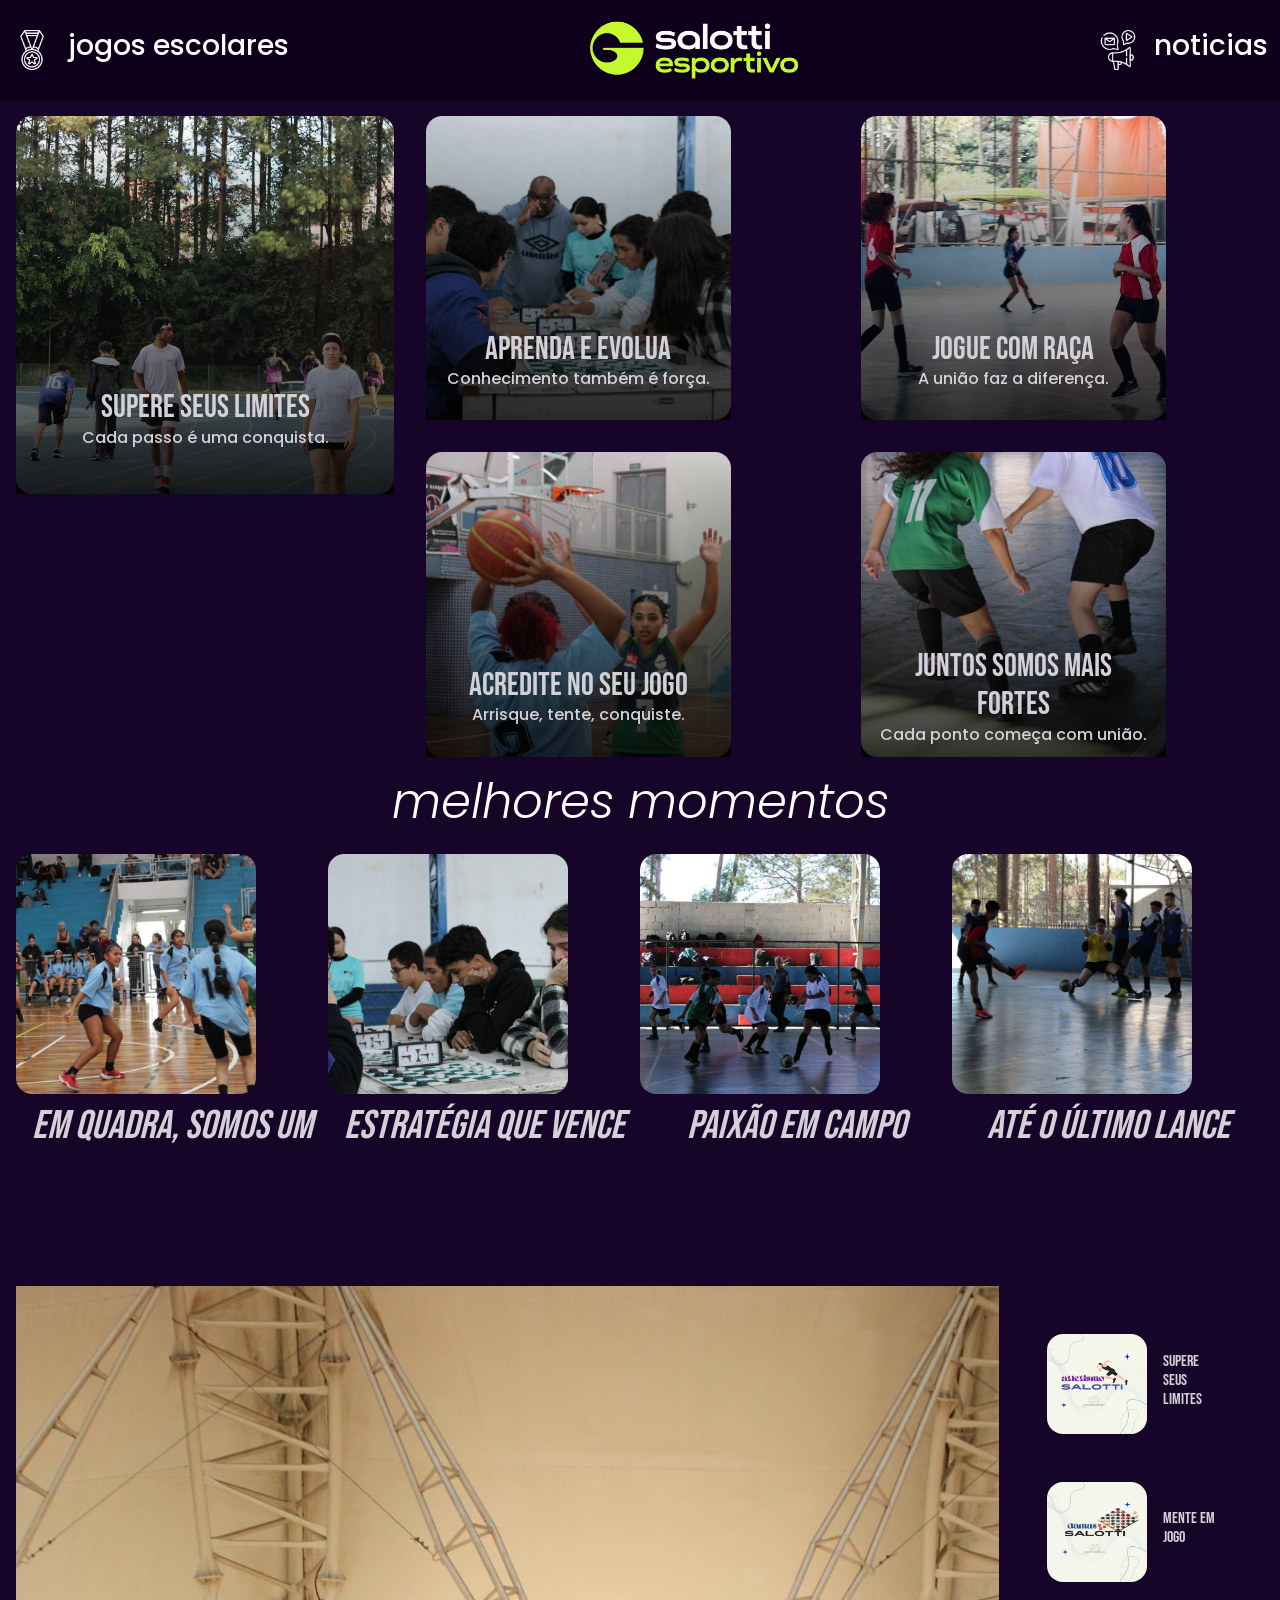
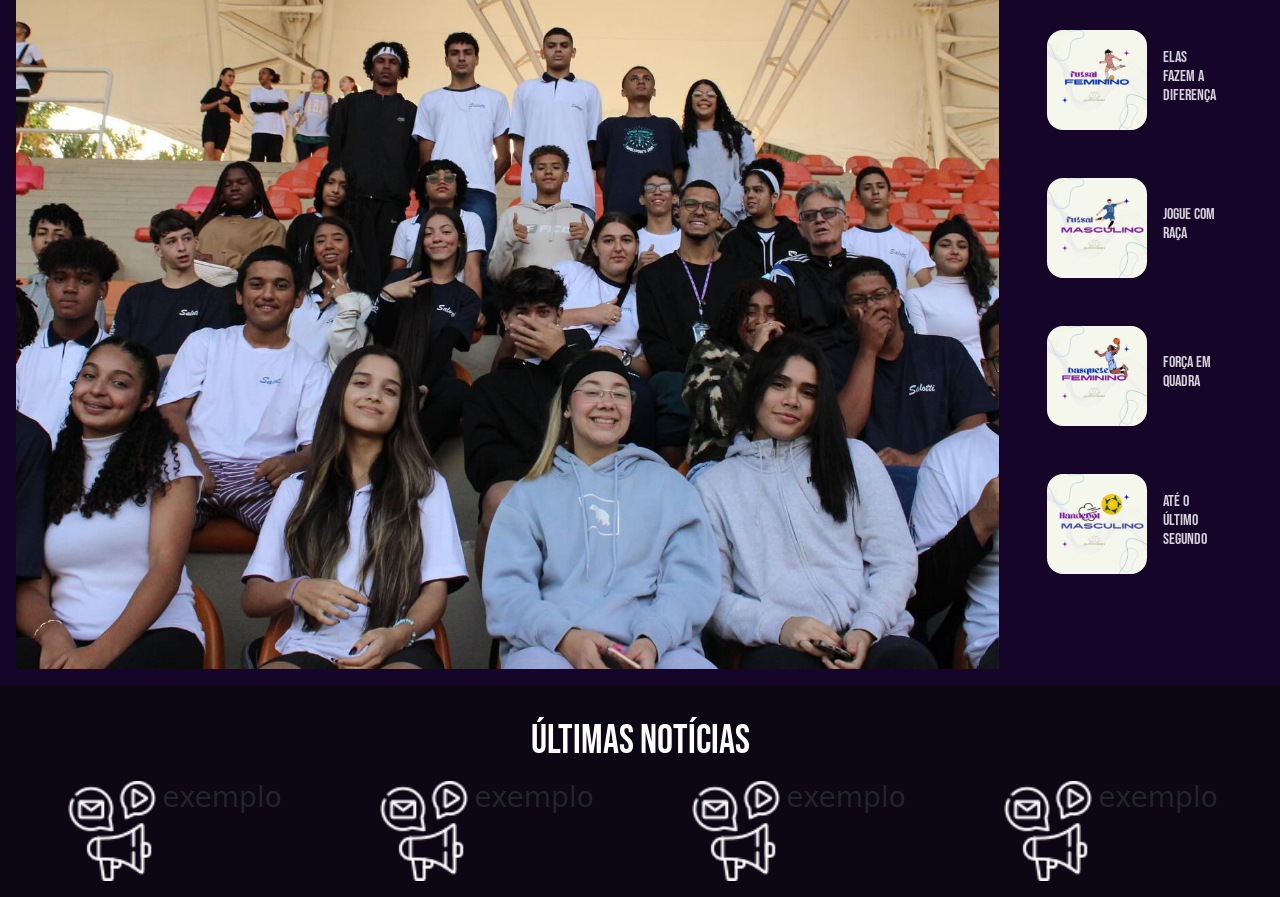
==== index.html @ babc4b91 "Add files via upload" ====
<!doctype html>
<html lang="en">
  <head>
    <meta charset="UTF-8" />
    <meta name="viewport" content="width=device-width, initial-scale=1.0" />
    <title>Salotti Espotiva</title>
    <link rel="stylesheet" href="style.css" />
      <link href="https://cdn.jsdelivr.net/npm/bootstrap@5.3.8/dist/css/bootstrap.min.css" rel="stylesheet" integrity="sha384-sRIl4kxILFvY47J16cr9ZwB07vP4J8+LH7qKQnuqkuIAvNWLzeN8tE5YBujZqJLB" crossorigin="anonymous">
    <link
      href="https://fonts.googleapis.com/css2?family=Anton&family=Bebas+Neue&family=Poppins:wght@400;500;600;700;800&display=swap"
      rel="stylesheet"
    />
  </head>
  <body>
    <header>
      <div class="flex">
        <img src="img/jogos.png" alt="" />
        <h3>jogos escolares</h3>
      </div>
      <img src="img/logo.png" alt="" />
      <div class="flex">
        <img src="img/noticia.png" alt="" />
        <h3>noticias</h3>
      </div>
    </header>

    <main>
      <section class="parte1">
        <div class="container-imagem">
          <img src="img/atlet/inicial.jpg" alt="Imagem de Fundo" />

          <div class="camada-escura"></div>
          <h2 class="texto-por-cima">
            <span>SUPERE SEUS LIMITES</span><br />
            Cada passo é uma conquista.
          </h2>
        </div>
        <div class="fotos">
          <div class="container-imagem">
            <img src="img/dama/inicial.jpg" alt="Imagem de Fundo" />

            <div class="camada-escura"></div>
            <h2 class="texto-por-cima">
              <span>APRENDA E EVOLUA</span><br />
              Conhecimento também é força.
            </h2>
          </div>
          <div class="container-imagem">
            <img src="img/had fem/inicial.jpg" alt="Imagem de Fundo" />

            <div class="camada-escura"></div>
            <h2 class="texto-por-cima">
              <span>JOGUE COM RAÇA</span><br />
              A união faz a diferença.
            </h2>
          </div>
          <div class="container-imagem">
            <img src="img/basc fem/inicial.jpg" alt="Imagem de Fundo" />

            <div class="camada-escura"></div>
            <h2 class="texto-por-cima">
              <span>ACREDITE NO SEU JOGO</span><br />
              Arrisque, tente, conquiste.
            </h2>
          </div>
          <div class="container-imagem">
            <img src="img/fut fem/incial.jpg" alt="Imagem de Fundo" />

            <div class="camada-escura"></div>
            <h2 class="texto-por-cima">
              <span>JUNTOS SOMOS MAIS FORTES</span><br />
              Cada ponto começa com união.
            </h2>
          </div>
        </div>
      </section>
      <h1 class="titulo2">melhores momentos</h1>
      <section >
        <div class="parte2">
        <div class="caixa">
          <img src="img/basc fem/inicial3.jpg" alt="" />
          <h1>EM QUADRA, SOMOS UM</h1>
        </div>
        <div class="caixa">
          <img src="img/dama/inicial3.jpg" alt="" />
          <h1>ESTRATÉGIA QUE VENCE</h1>
        </div>
        <div class="caixa">
          <img src="img/fut fem/inicial3.jpg" alt="" />
          <h1>PAIXÃO EM CAMPO</h1>
        </div>
        <div class="caixa">
          <img src="img/fut masc/inicial3.jpg" alt="" />
          <h1>ATÉ O ÚLTIMO LANCE</h1>
        </div>
        </div>
      </section>
      <section class="parte3">

     <div> 
<div id="carouselExampleSlidesOnly" class="carousel slide" data-bs-ride="carousel" data-bs-interval="2000" data-bs-pause="false">
  <div class="carousel-inner">
    <div class="carousel-item active">
      <img src="img/atlet/inicial2.jpg" class="d-block w-100" alt="...">
    </div>
    <div class="carousel-item">
      <img src="img/basc fem/inicial2.jpg" class="d-block w-100" alt="...">
    </div>
    <div class="carousel-item">
      <img src="img/dama/inicial2.webp" class="d-block w-100" alt="...">
    </div>
    <div class="carousel-item">
      <img src="img/fut fem/inicial2.jpg" class="d-block w-100" alt="...">
    </div>
    <div class="carousel-item">
      <img src="img/fut masc/inicial2.jpg" class="d-block w-100" alt="...">
    </div>
   
    <div class="carousel-item">
      <img src="img/handbol masc/inicial2.jpg" class="d-block w-100" alt="...">
    </div>
  </div>
</div>

</div>

  </div>
</div></div>
<div class="lado">
<div class="esquerda"><div class="icons"><img src="img/atlet/logo.jpg" alt=""><h3>SUPERE SEUS LIMITES</h3></div></div>
<div class="esquerda"><div class="icons"><img src="img/dama/logo.jpg" alt=""><h3>MENTE EM JOGO</h3> </div></div>
<div class="esquerda"><div class="icons"><img src="img/fut fem/logo.jpg" alt=""><h3>ELAS FAZEM A DIFERENÇA</h3> </div></div>
<div class="esquerda"><div class="icons"><img src="img/fut masc/logo.jpg" alt=""><h3>JOGUE COM RAÇA</h3> </div></div>
<div class="esquerda"><div class="icons"><img src="img/had fem/logo.jpg" alt=""><h3>FORÇA EM QUADRA</h3> </div></div>
<div class="esquerda"><div class="icons"><img src="img/handbol masc/logo.jpg" alt=""><h3>ATÉ O ÚLTIMO SEGUNDO</h3> </div></div>
</div>
      </section>
      <section class="parte4">
         <h1>Últimas notícias</h1>
         <div class="flex2">
            <div class="flex2">
                <img src="img/noticia.png" alt=""><h3>exemplo</h3>
            </div>
        <div class="flex2"><img src="img/noticia.png" alt=""><h3>exemplo</h3></div>
    <div class="flex2"><img src="img/noticia.png" alt=""><h3>exemplo</h3></div>
<div class="flex2"><img src="img/noticia.png" alt=""><h3>exemplo</h3></div></div>
      </section>
    </main>

    <footer></footer>
    <script src="https://cdn.jsdelivr.net/npm/bootstrap@5.3.8/dist/js/bootstrap.bundle.min.js" integrity="sha384-FKyoEForCGlyvwx9Hj09JcYn3nv7wiPVlz7YYwJrWVcXK/BmnVDxM+D2scQbITxI" crossorigin="anonymous"></script>
  </body>
</html>
---- style.css ----
:root {
    --verde: #B8FF00;
    --roxo: #170529;
    --roxo-secundario: #25083F;
    --preto: #0D0715;
    --branco: #FFFFFF;
    --cinza: #D4D0D8;
}
*{
    border: 0;
    padding: 0;
    margin: 0;
    box-sizing: border-box;
}
header {
    background-color: #0e001b;
    display: flex;
    justify-content: space-between;
    font-family: "poppins", Helvetica, sans-serif;
}
header IMG {
    height: 100PX;
}
main {
    background-color: #170529;
}
.flex {
    display: flex;
    text-align: center;
    justify-content: center;
    justify-items: center;
    align-items: center;
    color: var(--branco);
    gap: 1rem;
}
.flex img {
    height: 40%;
}


.fotos {
    display: grid;
    grid-template-columns: 1fr 1fr;
}
.parte1 {
    display: flex;
    gap: 0px;
    align-items: flex-start; 
    justify-content: space-between;
}

.container-imagem img {
  width: 100%;
  height: auto;
   object-fit: cover;
margin: auto;
  display: block;
   border-radius: 1rem;
}
.container-imagem {
  position: relative;
  display: inline-block;
  
  width: 100%;
  max-width: 70%; 
  margin: 1rem;
 
  transition: all 0.3s ease;
}
.container-imagem:hover {
    transform: scale(1.1);
    transform: translateY(-5px);
}
.texto-por-cima {
  position: absolute;
  top: 80%;
  left: 50%;
  transform: translate(-50%, -50%); 
  color: var(--cinza); 
  font-family: sans-serif;
  font-size: 1rem;
  margin: 0;
  text-align: center;
  width: 90%; 
  font-family: "poppins", Helvetica, sans-serif;

  span{
  font-family: 'Bebas Neue', sans-serif;
  font-size: 2rem;
  }
}




.camada-escura {
  position: absolute;
  top: 0;
  left: 0;
  width: 100%;
  height: 100%;
  transition: all 0.3s ease;
  background: linear-gradient(to bottom, rgba(0, 0, 0, 0) 0%, rgba(0, 0, 0, 0.8) 100%);
}

.camada-escura:hover {
     background-color: rgba(0, 0, 0, 0.0); 
}




.parte2 {
    grid-template-columns: 1fr 1fr 1fr 1fr;
    display: grid;
    max-width: 100%;
    padding: 1rem;
   
    

  h1{
color:var(--cinza);
  font-family: 'Bebas Neue', sans-serif;
  text-align: center;
  font-style: italic;
  margin-top: 0.5rem;
  }
}
.caixa {
    height: 400px;

}

.parte2 img {
    height: 60%;
    border-radius: 1rem;
    transition: all 0.3s ease;
}
.parte2 img:hover {
    transform: scale(1.1) translateY(-5px);
}
.titulo2 {
      font-family: 'poppins', sans-serif;
    text-align: center;
    color: var(--branco);
    font-weight: 300;
    font-style: italic;
    font-size: 3rem;
}
.parte3 {
    padding: 1rem;
    display: flex;
    
}
.flex2 {
img {
    height: 100px;
}
    display: flex;
    justify-content: space-around;
}
.parte4 {
    padding: 1rem;
    background-color: #0D0715;
}
.parte4 h1 {
      font-family: 'Bebas Neue', sans-serif;
      text-align: center;
      color: var(--branco);
      margin: 1rem auto;
}
.icons {
    display: flex;
    margin: 3rem;
    gap: 1rem;
    align-items: center;
}
.esquerda img {
    height: 100px;
    border-radius: 1rem;

}

.icons h3 {
    font-family: 'Bebas Neue', sans-serif;
    color: var(--cinza);
    font-size: 1rem;
}
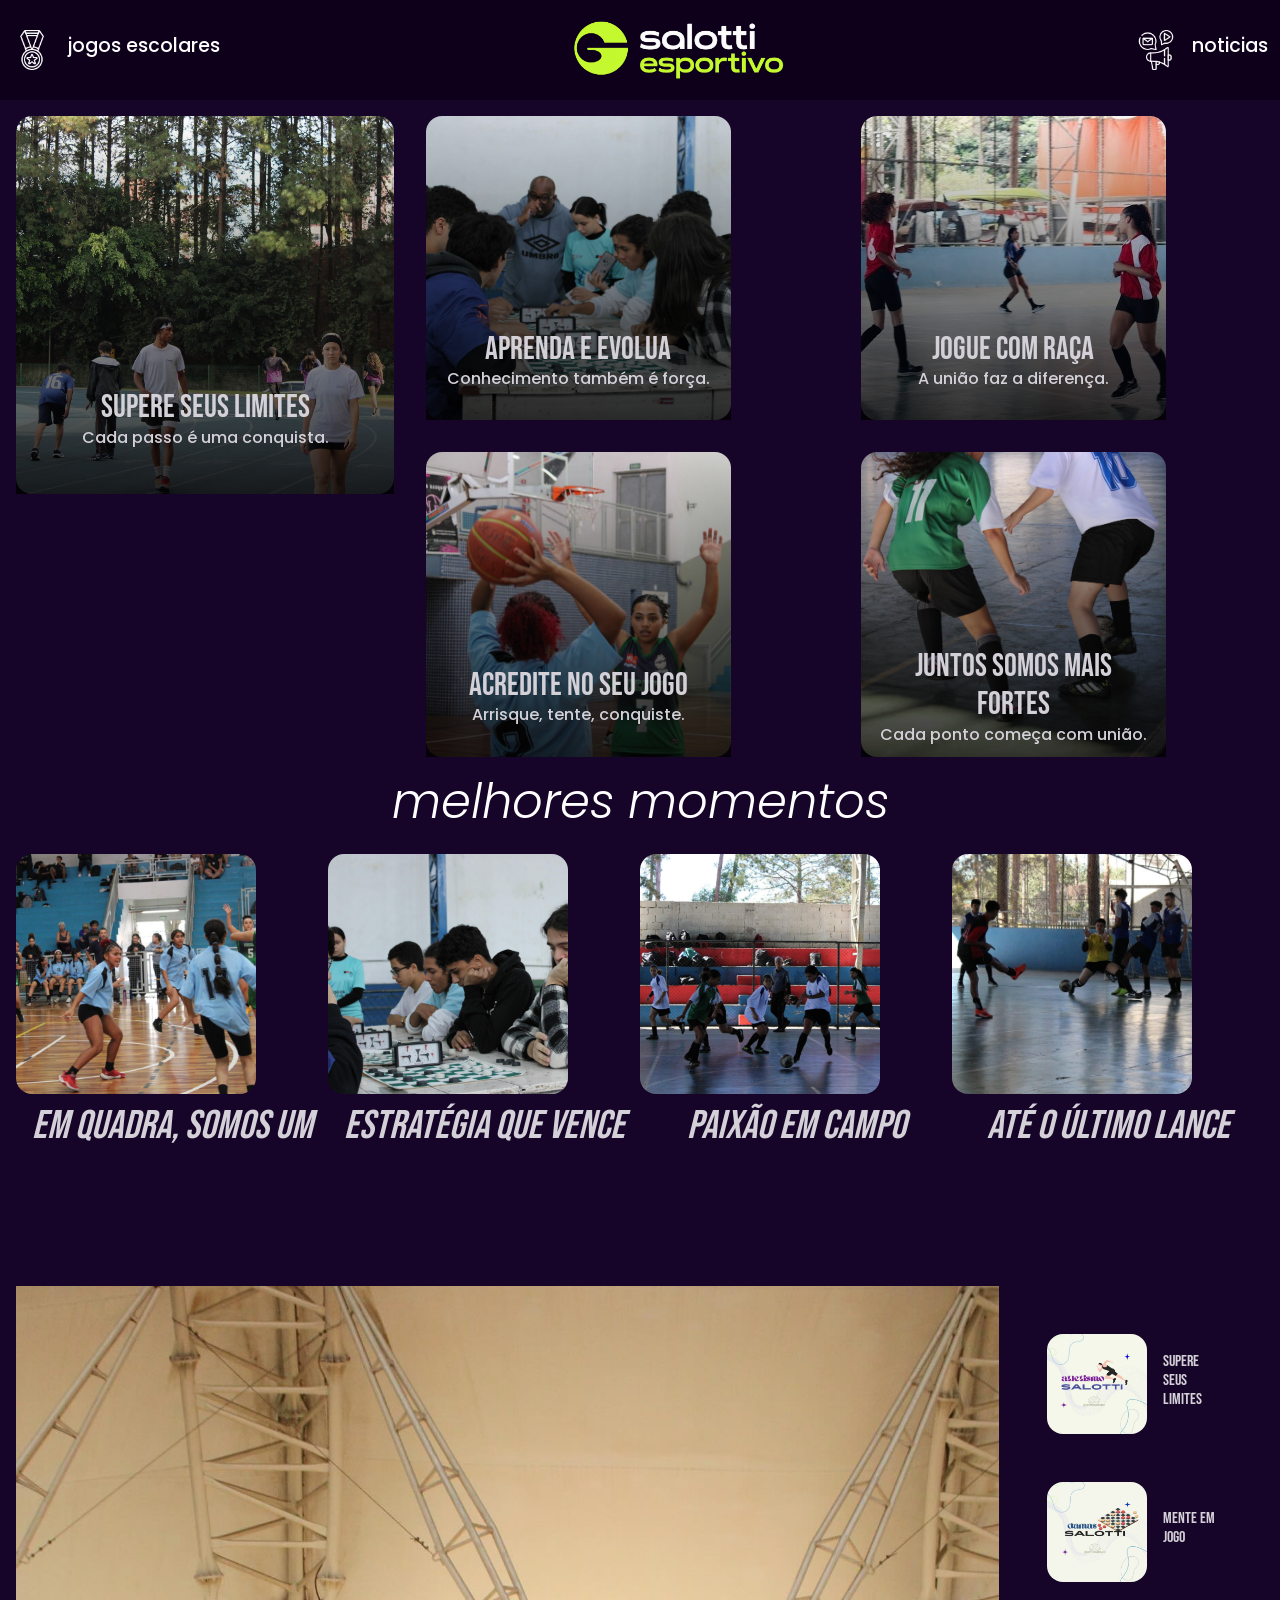
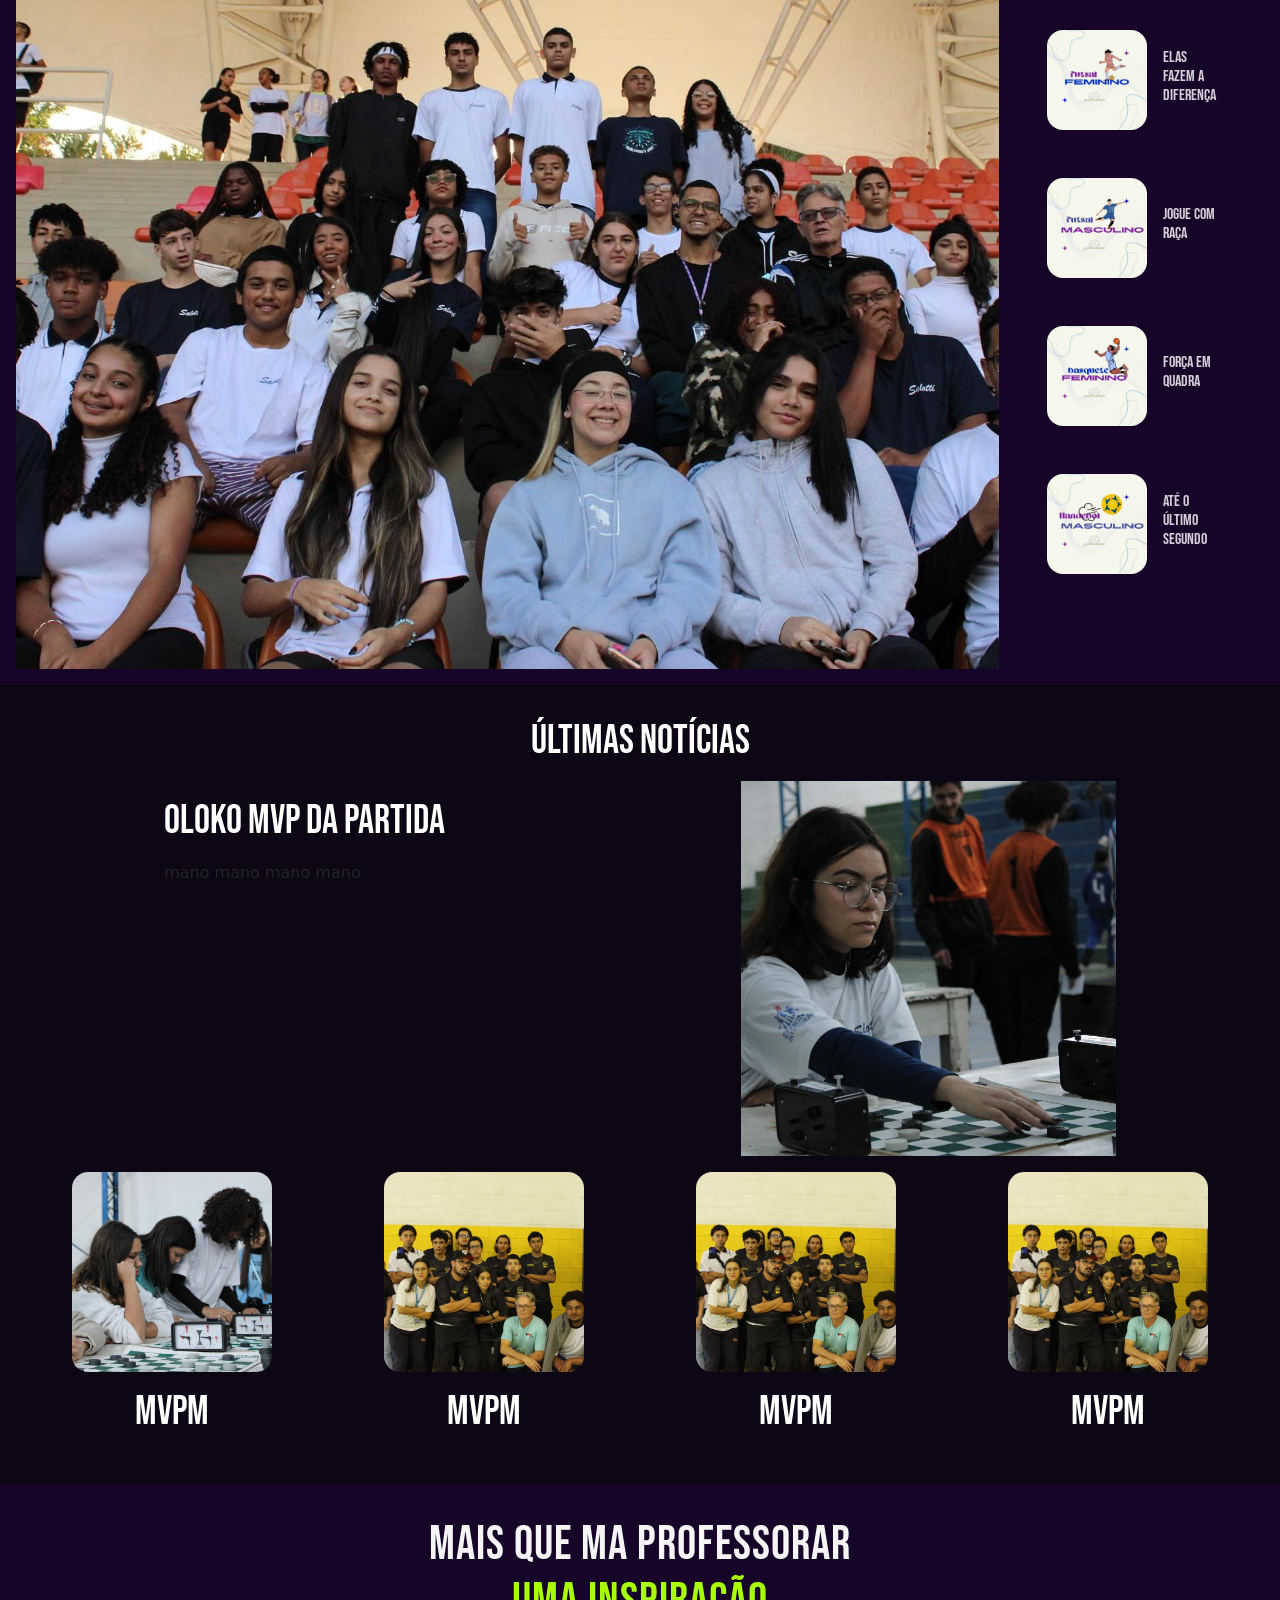
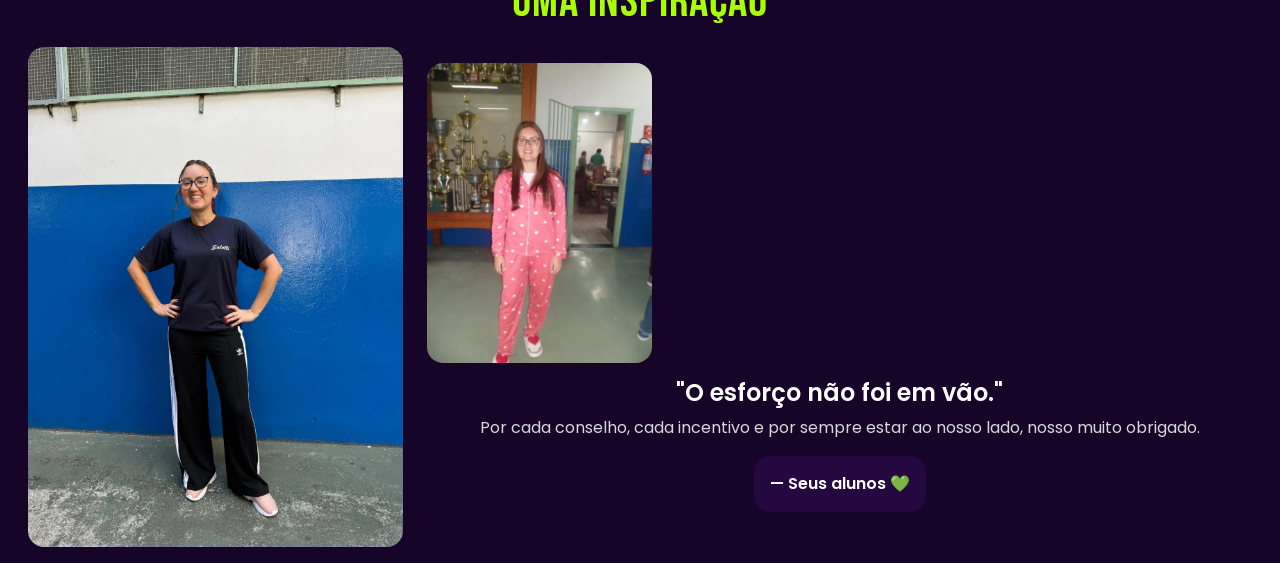
==== commit d6477ec7: "Add files via upload" ====
--- a/index.html
+++ b/index.html
@@ -137,13 +137,53 @@
       </section>
       <section class="parte4">
          <h1>Últimas notícias</h1>
-         <div class="flex2">
-            <div class="flex2">
-                <img src="img/noticia.png" alt=""><h3>exemplo</h3>
+        <div class="flex3">
+          <div><h1>oloko mvp da partida</h1>
+          <p>mano mano mano mano</p></div>
+          <img class="dest" src="img/dama/SaveClip.App_669693748_18579337264022687_4136500990697885107_n.jpg" alt="">
+        </div>
+        <div class="flex2">
+          <div>
+            <img src="img/dama/SaveClip.App_655576236_18077770130118560_1090798025357523314_n.jpg" alt=""> <h1>mvpm</h1>
+          </div>
+           <div>
+            <img src="img/dama/SaveClip.App_654304096_18095747705291868_6926572022814838030_n.jpg.webp" alt=""> <h1>mvpm</h1>
+          </div>
+          
+          <div>
+            <img src="img/dama/SaveClip.App_654304096_18095747705291868_6926572022814838030_n.jpg.webp" alt=""> <h1>mvpm</h1>
+          </div>
+          <div>
+            <img src="img/dama/SaveClip.App_654304096_18095747705291868_6926572022814838030_n.jpg.webp" alt=""> <h1>mvpm</h1>
+          </div>
+
+         
+      
+        </div>
+      </section>
+      <section class="hom">
+
+        <h1>Mais que ma Professorar <br> <span>uma Inspiração</span> </h1>
+
+        <div class="flex4">
+          <img src="img/karen/SaveClip.App_794957893_17901374082581101_2013935131839136756_n.jpg.webp" alt="">
+          <div class="flex6">
+            <div class="flex5" >
+              <img src="img/karen/SaveClip.App_771814768_17898291225581101_1079489485737829411_n.jpg.webp" alt="">
+              <video autoplay loop muted playsinline >
+                <source src="img/karen/SaveClip.App_AQO5w15korK2NnNLuVY7GWIJUz5PHyPofYAKc1NOSFh-w_Zq4QEu0fZOBayXTHpMPMhuatEEoJTGwbwIcjCaOMGGc2i9675pjw9GA8Q.mp4" type="video/mp4">
+                
+              </video>
             </div>
-        <div class="flex2"><img src="img/noticia.png" alt=""><h3>exemplo</h3></div>
-    <div class="flex2"><img src="img/noticia.png" alt=""><h3>exemplo</h3></div>
-<div class="flex2"><img src="img/noticia.png" alt=""><h3>exemplo</h3></div></div>
+           
+            <h4>  "O esforço não foi em vão."   </h4>
+            <p>Por cada conselho, cada incentivo e por sempre estar ao nosso lado, nosso muito obrigado.</p>
+              <button>— Seus alunos 💚 </button>
+            </div>
+            
+        </div>
+        
+
       </section>
     </main>
 
--- a/style.css
+++ b/style.css
@@ -1,97 +1,103 @@
 :root {
-    --verde: #B8FF00;
-    --roxo: #170529;
-    --roxo-secundario: #25083F;
-    --preto: #0D0715;
-    --branco: #FFFFFF;
-    --cinza: #D4D0D8;
-}
-*{
-    border: 0;
-    padding: 0;
-    margin: 0;
-    box-sizing: border-box;
+  --verde: #b8ff00;
+  --roxo: #170529;
+  --roxo-secundario: #25083f;
+  --preto: #0d0715;
+  --branco: #ffffff;
+  --cinza: #d4d0d8;
+}
+* {
+  border: 0;
+  padding: 0;
+  margin: 0;
+  box-sizing: border-box;
 }
 header {
-    background-color: #0e001b;
-    display: flex;
-    justify-content: space-between;
-    font-family: "poppins", Helvetica, sans-serif;
+  background-color: #0e001b;
+  display: flex;
+  justify-content: space-between;
+  font-family: "poppins", Helvetica, sans-serif;
 }
 header IMG {
-    height: 100PX;
+  height: 100px;
 }
 main {
-    background-color: #170529;
+  background-color: #170529;
 }
 .flex {
-    display: flex;
-    text-align: center;
-    justify-content: center;
-    justify-items: center;
-    align-items: center;
-    color: var(--branco);
-    gap: 1rem;
+  display: flex;
+  text-align: center;
+  justify-content: center;
+  justify-items: center;
+  align-items: center;
+  color: var(--branco);
+  gap: 1rem;
+
+  h3 {
+    font-size: 1.2rem;
+  }
 }
 .flex img {
-    height: 40%;
-}
-
-
+  height: 40%;
+}
+.dest {
+  width: 30%;
+}
+.flex3 {
+  display: flex;
+  justify-content: space-around;
+}
 .fotos {
-    display: grid;
-    grid-template-columns: 1fr 1fr;
+  display: grid;
+  grid-template-columns: 1fr 1fr;
 }
 .parte1 {
-    display: flex;
-    gap: 0px;
-    align-items: flex-start; 
-    justify-content: space-between;
+  display: flex;
+  gap: 0px;
+  align-items: flex-start;
+  justify-content: space-between;
 }
 
 .container-imagem img {
   width: 100%;
   height: auto;
-   object-fit: cover;
-margin: auto;
+  object-fit: cover;
+  margin: auto;
   display: block;
-   border-radius: 1rem;
+  border-radius: 1rem;
 }
 .container-imagem {
   position: relative;
   display: inline-block;
-  
+
   width: 100%;
-  max-width: 70%; 
+  max-width: 70%;
   margin: 1rem;
- 
+
   transition: all 0.3s ease;
 }
 .container-imagem:hover {
-    transform: scale(1.1);
-    transform: translateY(-5px);
+  transform: scale(1.1);
+  transform: translateY(-5px);
 }
 .texto-por-cima {
   position: absolute;
   top: 80%;
   left: 50%;
-  transform: translate(-50%, -50%); 
-  color: var(--cinza); 
+  transform: translate(-50%, -50%);
+  color: var(--cinza);
   font-family: sans-serif;
   font-size: 1rem;
   margin: 0;
   text-align: center;
-  width: 90%; 
+  width: 90%;
   font-family: "poppins", Helvetica, sans-serif;
 
-  span{
-  font-family: 'Bebas Neue', sans-serif;
-  font-size: 2rem;
-  }
-}
-
-
-
+  span {
+    font-family: "Bebas Neue", sans-serif;
+    font-size: 2rem;
+  }
+}
 
 .camada-escura {
   position: absolute;
@@ -100,89 +106,152 @@
   width: 100%;
   height: 100%;
   transition: all 0.3s ease;
-  background: linear-gradient(to bottom, rgba(0, 0, 0, 0) 0%, rgba(0, 0, 0, 0.8) 100%);
+  background: linear-gradient(
+    to bottom,
+    rgba(0, 0, 0, 0) 0%,
+    rgba(0, 0, 0, 0.8) 100%
+  );
 }
 
 .camada-escura:hover {
-     background-color: rgba(0, 0, 0, 0.0); 
-}
-
-
-
+  background-color: rgba(0, 0, 0, 0);
+}
 
 .parte2 {
-    grid-template-columns: 1fr 1fr 1fr 1fr;
-    display: grid;
-    max-width: 100%;
-    padding: 1rem;
-   
+  grid-template-columns: 1fr 1fr 1fr 1fr;
+  display: grid;
+  max-width: 100%;
+  padding: 1rem;
+
+  h1 {
+    color: var(--cinza);
+    font-family: "Bebas Neue", sans-serif;
+    text-align: center;
+    font-style: italic;
+    margin-top: 0.5rem;
+  }
+}
+.caixa {
+  height: 400px;
+}
+
+.parte2 img {
+  height: 60%;
+  border-radius: 1rem;
+  transition: all 0.3s ease;
+}
+.parte2 img:hover {
+  transform: scale(1.1) translateY(-5px);
+}
+.titulo2 {
+  font-family: "poppins", sans-serif;
+  text-align: center;
+  color: var(--branco);
+  font-weight: 300;
+  font-style: italic;
+  font-size: 3rem;
+}
+.parte3 {
+  padding: 1rem;
+  display: flex;
+}
+.flex2 {
+  margin: 1rem auto;
+  img {
+    height: 200px;
+    border-radius: 1rem;
+  }
+  display: flex;
+  justify-content: space-around;
+}
+.parte4 {
+  padding: 1rem;
+  background-color: #0d0715;
+}
+.parte4 h1 {
+  font-family: "Bebas Neue", sans-serif;
+  text-align: center;
+  color: var(--branco);
+  margin: 1rem auto;
+}
+.icons {
+  display: flex;
+  margin: 3rem;
+  gap: 1rem;
+  align-items: center;
+}
+.esquerda img {
+  height: 100px;
+  border-radius: 1rem;
+}
+
+.icons h3 {
+  font-family: "Bebas Neue", sans-serif;
+  color: var(--cinza);
+  font-size: 1rem;
+}
+.hom {
+  padding: 1rem;
+  text-align: center;
+  img {
+    height: 500px;
+    border-radius: 1rem;
+  }
+  h1 {
+    margin: 1rem auto;
+    font-family: "Bebas Neue", sans-serif;
+    color: #f5f5f5;
+    font-size: 48px;
+    letter-spacing: 1px;
+  }
+  span {
+       color: #A8FF00;
+  }
+  h4 {
+        font-family: 'Poppins', sans-serif;
+    color: #FFFFFF;
+    font-size: 24px;
+    font-weight: 600;
+  }
+   p{
+      font-family: 'Poppins', sans-serif;
+    color: #D8D8D8;
+    font-size: 16px;
+    font-weight: 400;
+  }
+}
+.flex4 {
+  justify-content: space-around;
+  display: flex;
+}
+.flex5 {
+  display: flex;
+  justify-content: space-around;
+  margin: 1rem auto;
+  img {
+    height: 300px;
+    border-radius: 1rem;
+  }
+
+  video {
+    height: 300px;
+    border-radius: 1rem;
+  }
+  h4 {
+    margin: 1rem auto;
     
-
-  h1{
-color:var(--cinza);
-  font-family: 'Bebas Neue', sans-serif;
-  text-align: center;
-  font-style: italic;
-  margin-top: 0.5rem;
-  }
-}
-.caixa {
-    height: 400px;
-
-}
-
-.parte2 img {
-    height: 60%;
-    border-radius: 1rem;
-    transition: all 0.3s ease;
-}
-.parte2 img:hover {
-    transform: scale(1.1) translateY(-5px);
-}
-.titulo2 {
-      font-family: 'poppins', sans-serif;
-    text-align: center;
-    color: var(--branco);
-    font-weight: 300;
-    font-style: italic;
-    font-size: 3rem;
-}
-.parte3 {
-    padding: 1rem;
-    display: flex;
-    
-}
-.flex2 {
-img {
-    height: 100px;
-}
-    display: flex;
-    justify-content: space-around;
-}
-.parte4 {
-    padding: 1rem;
-    background-color: #0D0715;
-}
-.parte4 h1 {
-      font-family: 'Bebas Neue', sans-serif;
-      text-align: center;
-      color: var(--branco);
-      margin: 1rem auto;
-}
-.icons {
-    display: flex;
-    margin: 3rem;
-    gap: 1rem;
-    align-items: center;
-}
-.esquerda img {
-    height: 100px;
-    border-radius: 1rem;
-
-}
-
-.icons h3 {
-    font-family: 'Bebas Neue', sans-serif;
-    color: var(--cinza);
-    font-size: 1rem;
-}+  }
+
+ 
+  
+}
+.flex6 button {
+  background-color: #25083f;
+  padding: 1rem;
+  border-radius: 1rem;
+  color: white;
+   font-family: 'Poppins', sans-serif;
+    color: #FFFFFF;
+    font-size: 16px;
+    font-weight: 600;
+}
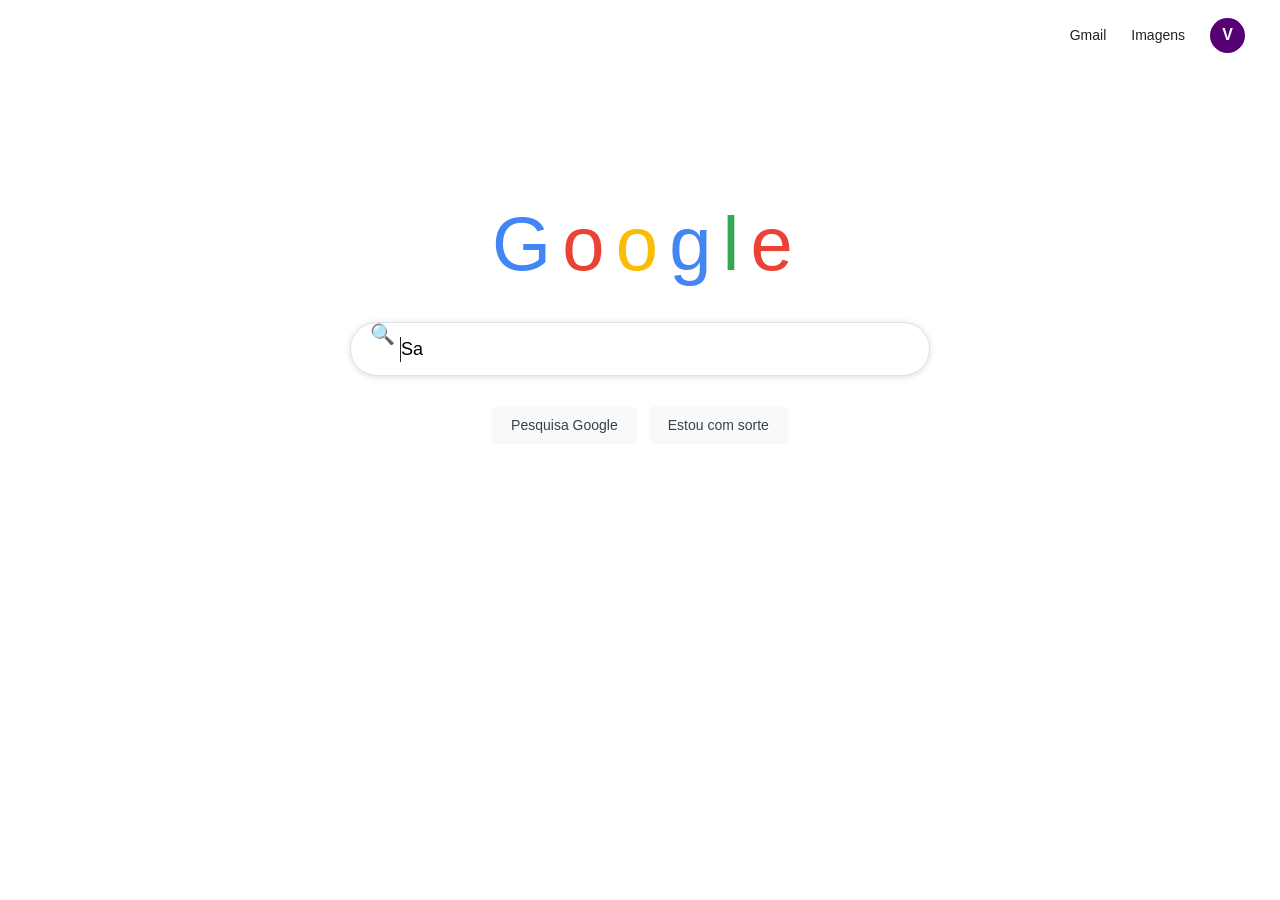
==== commit 4d2a1dbe: "v1" ====
--- a/index.html
+++ b/index.html
@@ -1,193 +1,613 @@
-<!doctype html>
-<html lang="en">
-  <head>
-    <meta charset="UTF-8" />
-    <meta name="viewport" content="width=device-width, initial-scale=1.0" />
-    <title>Salotti Espotiva</title>
-    <link rel="stylesheet" href="style.css" />
-      <link href="https://cdn.jsdelivr.net/npm/bootstrap@5.3.8/dist/css/bootstrap.min.css" rel="stylesheet" integrity="sha384-sRIl4kxILFvY47J16cr9ZwB07vP4J8+LH7qKQnuqkuIAvNWLzeN8tE5YBujZqJLB" crossorigin="anonymous">
-    <link
-      href="https://fonts.googleapis.com/css2?family=Anton&family=Bebas+Neue&family=Poppins:wght@400;500;600;700;800&display=swap"
-      rel="stylesheet"
-    />
-  </head>
-  <body>
-    <header>
-      <div class="flex">
-        <img src="img/jogos.png" alt="" />
-        <h3>jogos escolares</h3>
-      </div>
-      <img src="img/logo.png" alt="" />
-      <div class="flex">
-        <img src="img/noticia.png" alt="" />
-        <h3>noticias</h3>
-      </div>
-    </header>
-
-    <main>
-      <section class="parte1">
-        <div class="container-imagem">
-          <img src="img/atlet/inicial.jpg" alt="Imagem de Fundo" />
-
-          <div class="camada-escura"></div>
-          <h2 class="texto-por-cima">
-            <span>SUPERE SEUS LIMITES</span><br />
-            Cada passo é uma conquista.
-          </h2>
-        </div>
-        <div class="fotos">
-          <div class="container-imagem">
-            <img src="img/dama/inicial.jpg" alt="Imagem de Fundo" />
-
-            <div class="camada-escura"></div>
-            <h2 class="texto-por-cima">
-              <span>APRENDA E EVOLUA</span><br />
-              Conhecimento também é força.
-            </h2>
-          </div>
-          <div class="container-imagem">
-            <img src="img/had fem/inicial.jpg" alt="Imagem de Fundo" />
-
-            <div class="camada-escura"></div>
-            <h2 class="texto-por-cima">
-              <span>JOGUE COM RAÇA</span><br />
-              A união faz a diferença.
-            </h2>
-          </div>
-          <div class="container-imagem">
-            <img src="img/basc fem/inicial.jpg" alt="Imagem de Fundo" />
-
-            <div class="camada-escura"></div>
-            <h2 class="texto-por-cima">
-              <span>ACREDITE NO SEU JOGO</span><br />
-              Arrisque, tente, conquiste.
-            </h2>
-          </div>
-          <div class="container-imagem">
-            <img src="img/fut fem/incial.jpg" alt="Imagem de Fundo" />
-
-            <div class="camada-escura"></div>
-            <h2 class="texto-por-cima">
-              <span>JUNTOS SOMOS MAIS FORTES</span><br />
-              Cada ponto começa com união.
-            </h2>
-          </div>
-        </div>
-      </section>
-      <h1 class="titulo2">melhores momentos</h1>
-      <section >
-        <div class="parte2">
-        <div class="caixa">
-          <img src="img/basc fem/inicial3.jpg" alt="" />
-          <h1>EM QUADRA, SOMOS UM</h1>
-        </div>
-        <div class="caixa">
-          <img src="img/dama/inicial3.jpg" alt="" />
-          <h1>ESTRATÉGIA QUE VENCE</h1>
-        </div>
-        <div class="caixa">
-          <img src="img/fut fem/inicial3.jpg" alt="" />
-          <h1>PAIXÃO EM CAMPO</h1>
-        </div>
-        <div class="caixa">
-          <img src="img/fut masc/inicial3.jpg" alt="" />
-          <h1>ATÉ O ÚLTIMO LANCE</h1>
-        </div>
-        </div>
-      </section>
-      <section class="parte3">
-
-     <div> 
-<div id="carouselExampleSlidesOnly" class="carousel slide" data-bs-ride="carousel" data-bs-interval="2000" data-bs-pause="false">
-  <div class="carousel-inner">
-    <div class="carousel-item active">
-      <img src="img/atlet/inicial2.jpg" class="d-block w-100" alt="...">
+<!DOCTYPE html>
+<html lang="pt-BR">
+
+<head>
+    <meta charset="UTF-8">
+    <meta name="viewport" content="width=device-width, initial-scale=1.0">
+
+    <title>Pesquisa</title>
+
+    <style>
+        * {
+            margin: 0;
+            padding: 0;
+            box-sizing: border-box;
+        }
+
+        body {
+            font-family: Arial, sans-serif;
+            background: #fff;
+            color: #202124;
+            min-height: 100vh;
+            overflow-x: hidden;
+        }
+
+        /* =========================
+           TELA DE PESQUISA
+        ========================= */
+
+        .pagina-pesquisa {
+            min-height: 100vh;
+            display: flex;
+            flex-direction: column;
+        }
+
+        /* TOPO */
+
+        header {
+            height: 70px;
+            display: flex;
+            align-items: center;
+            justify-content: flex-end;
+            padding: 0 35px;
+            gap: 25px;
+        }
+
+        header a {
+            color: #202124;
+            text-decoration: none;
+            font-size: 14px;
+        }
+
+        header a:hover {
+            text-decoration: underline;
+        }
+
+        .avatar {
+            width: 35px;
+            height: 35px;
+            border-radius: 50%;
+            background: #560075;
+            color: white;
+
+            display: flex;
+            align-items: center;
+            justify-content: center;
+
+            font-weight: bold;
+        }
+
+        /* CENTRO */
+
+        .centro {
+            flex: 1;
+
+            display: flex;
+            flex-direction: column;
+            align-items: center;
+
+            padding-top: 130px;
+        }
+
+        .logo-pesquisa {
+            font-size: 76px;
+            font-weight: 500;
+            letter-spacing: -5px;
+
+            margin-bottom: 35px;
+        }
+
+        .logo-pesquisa span:nth-child(1) {
+            color: #4285f4;
+        }
+
+        .logo-pesquisa span:nth-child(2) {
+            color: #ea4335;
+        }
+
+        .logo-pesquisa span:nth-child(3) {
+            color: #fbbc05;
+        }
+
+        .logo-pesquisa span:nth-child(4) {
+            color: #4285f4;
+        }
+
+        .logo-pesquisa span:nth-child(5) {
+            color: #34a853;
+        }
+
+        .logo-pesquisa span:nth-child(6) {
+            color: #ea4335;
+        }
+
+        /* BARRA */
+
+        .area-pesquisa {
+            width: min(580px, 90%);
+            position: relative;
+        }
+
+        .barra-pesquisa {
+            width: 100%;
+            height: 54px;
+
+            border: 1px solid #dfe1e5;
+            border-radius: 30px;
+
+            display: flex;
+            align-items: center;
+
+            padding: 0 50px;
+
+            font-size: 18px;
+
+            box-shadow: 0 1px 6px rgba(32, 33, 36, 0.15);
+
+            outline: none;
+        }
+
+        .barra-pesquisa:focus {
+            box-shadow: 0 1px 8px rgba(32, 33, 36, 0.25);
+        }
+
+        .icone-pesquisa {
+            position: absolute;
+            left: 20px;
+
+            font-size: 20px;
+            color: #9aa0a6;
+        }
+
+        .cursor {
+            position: absolute;
+            width: 1px;
+            height: 25px;
+
+            background: #202124;
+
+            left: 50px;
+            top: 15px;
+
+            animation: piscar 0.8s infinite;
+        }
+
+        @keyframes piscar {
+
+            0%,
+            45% {
+                opacity: 1;
+            }
+
+            46%,
+            100% {
+                opacity: 0;
+            }
+        }
+
+        /* BOTÕES */
+
+        .botoes {
+            display: flex;
+            gap: 12px;
+            margin-top: 30px;
+        }
+
+        .botoes button {
+            border: 1px solid #f8f9fa;
+            background: #f8f9fa;
+
+            padding: 10px 18px;
+
+            border-radius: 5px;
+
+            color: #3c4043;
+            font-size: 14px;
+
+            cursor: pointer;
+        }
+
+        .botoes button:hover {
+            border-color: #dadce0;
+            box-shadow: 0 1px 1px rgba(0, 0, 0, .1);
+        }
+
+
+        /* =========================
+           RESULTADOS
+        ========================= */
+
+        .resultados {
+            display: none;
+
+            width: min(800px, 90%);
+
+            margin: 45px auto;
+
+            animation: aparecer 0.5s ease;
+        }
+
+        .resultado-topo {
+            font-size: 13px;
+            color: #70757a;
+
+            margin-bottom: 25px;
+        }
+
+        .resultado {
+            padding: 15px 0;
+
+            cursor: pointer;
+
+            border-radius: 8px;
+
+            transition: 0.2s;
+        }
+
+        .resultado:hover {
+            background: #f8f9fa;
+            padding-left: 12px;
+        }
+
+        .endereco {
+            font-size: 14px;
+            color: #202124;
+            margin-bottom: 5px;
+        }
+
+        .titulo-resultado {
+            font-size: 21px;
+            color: #1a0dab;
+
+            margin-bottom: 8px;
+        }
+
+        .descricao {
+            color: #4d5156;
+            font-size: 14px;
+            line-height: 1.6;
+
+            max-width: 650px;
+        }
+
+        .linha {
+            height: 1px;
+            background: #eee;
+
+            margin: 10px 0;
+        }
+
+        /* =========================
+           TRANSIÇÃO
+        ========================= */
+
+        .transicao {
+            position: fixed;
+            inset: 0;
+
+            background: #18001f;
+
+            z-index: 999;
+
+            opacity: 0;
+            pointer-events: none;
+
+            display: flex;
+            align-items: center;
+            justify-content: center;
+
+            transition: opacity 0.8s ease;
+        }
+
+        .transicao.ativa {
+            opacity: 1;
+            pointer-events: all;
+        }
+
+        .texto-transicao {
+            color: white;
+
+            font-size: 30px;
+            font-weight: bold;
+
+            opacity: 0;
+            transform: translateY(20px);
+
+            transition: 0.6s;
+        }
+
+        .transicao.ativa .texto-transicao {
+            opacity: 1;
+            transform: translateY(0);
+        }
+
+        .texto-transicao span {
+            color: #a8ff00;
+        }
+
+
+        /* =========================
+           ANIMAÇÕES
+        ========================= */
+
+        @keyframes aparecer {
+            from {
+                opacity: 0;
+                transform: translateY(15px);
+            }
+
+            to {
+                opacity: 1;
+                transform: translateY(0);
+            }
+        }
+
+
+        /* =========================
+           RESPONSIVO
+        ========================= */
+
+        @media (max-width: 600px) {
+
+            .centro {
+                padding-top: 100px;
+            }
+
+            .logo-pesquisa {
+                font-size: 55px;
+            }
+
+            .botoes {
+                flex-direction: column;
+            }
+
+            .titulo-resultado {
+                font-size: 18px;
+            }
+
+        }
+    </style>
+</head>
+
+
+<body>
+
+    <div class="pagina-pesquisa">
+
+        <!-- TOPO -->
+
+        <header>
+
+            <a href="#">Gmail</a>
+            <a href="#">Imagens</a>
+
+            <div class="avatar">
+                V
+            </div>
+
+        </header>
+
+
+        <!-- CENTRO -->
+
+        <main>
+
+            <section class="centro">
+
+                <div class="logo-pesquisa">
+
+                    <span>G</span>
+                    <span>o</span>
+                    <span>o</span>
+                    <span>g</span>
+                    <span>l</span>
+                    <span>e</span>
+
+                </div>
+
+
+                <div class="area-pesquisa">
+
+                    <span class="icone-pesquisa">
+                        🔍
+                    </span>
+
+                    <input
+                        type="text"
+                        class="barra-pesquisa"
+                        id="barraPesquisa"
+                        autocomplete="off"
+                        readonly
+                    >
+
+                    <span class="cursor" id="cursor"></span>
+
+                </div>
+
+
+                <div class="botoes">
+
+                    <button id="botaoPesquisar">
+                        Pesquisa Google
+                    </button>
+
+                    <button>
+                        Estou com sorte
+                    </button>
+
+                </div>
+
+            </section>
+
+
+            <!-- RESULTADOS -->
+
+            <section class="resultados" id="resultados">
+
+                <p class="resultado-topo">
+                    Aproximadamente 1 resultado
+                </p>
+
+
+                <div
+                    class="resultado"
+                    id="resultadoPrincipal"
+                >
+
+                    <p class="endereco">
+                        salotti-esportivo
+                    </p>
+
+                    <h2 class="titulo-resultado">
+                        Salotti Esportivo
+                    </h2>
+
+                    <p class="descricao">
+                        Esporte, união e conhecimento.
+                        Conheça os jogos escolares,
+                        entrevistas, histórias e momentos
+                        que fazem parte do esporte na nossa escola.
+                    </p>
+
+                </div>
+
+
+                <div class="linha"></div>
+
+
+                <div class="resultado">
+
+                    <p class="endereco">
+                        salotti-esportivo
+                    </p>
+
+                    <h2 class="titulo-resultado">
+                        Jogos Escolares
+                    </h2>
+
+                    <p class="descricao">
+                        Competições, equipes, dedicação
+                        e os momentos que marcaram
+                        nossos jogos.
+                    </p>
+
+                </div>
+
+            </section>
+
+        </main>
+
     </div>
-    <div class="carousel-item">
-      <img src="img/basc fem/inicial2.jpg" class="d-block w-100" alt="...">
+
+
+    <!-- TRANSIÇÃO -->
+
+    <div class="transicao" id="transicao">
+
+        <p class="texto-transicao">
+            Bem-vindo ao <span>Salotti Esportivo</span>
+        </p>
+
     </div>
-    <div class="carousel-item">
-      <img src="img/dama/inicial2.webp" class="d-block w-100" alt="...">
-    </div>
-    <div class="carousel-item">
-      <img src="img/fut fem/inicial2.jpg" class="d-block w-100" alt="...">
-    </div>
-    <div class="carousel-item">
-      <img src="img/fut masc/inicial2.jpg" class="d-block w-100" alt="...">
-    </div>
-   
-    <div class="carousel-item">
-      <img src="img/handbol masc/inicial2.jpg" class="d-block w-100" alt="...">
-    </div>
-  </div>
-</div>
-
-</div>
-
-  </div>
-</div></div>
-<div class="lado">
-<div class="esquerda"><div class="icons"><img src="img/atlet/logo.jpg" alt=""><h3>SUPERE SEUS LIMITES</h3></div></div>
-<div class="esquerda"><div class="icons"><img src="img/dama/logo.jpg" alt=""><h3>MENTE EM JOGO</h3> </div></div>
-<div class="esquerda"><div class="icons"><img src="img/fut fem/logo.jpg" alt=""><h3>ELAS FAZEM A DIFERENÇA</h3> </div></div>
-<div class="esquerda"><div class="icons"><img src="img/fut masc/logo.jpg" alt=""><h3>JOGUE COM RAÇA</h3> </div></div>
-<div class="esquerda"><div class="icons"><img src="img/had fem/logo.jpg" alt=""><h3>FORÇA EM QUADRA</h3> </div></div>
-<div class="esquerda"><div class="icons"><img src="img/handbol masc/logo.jpg" alt=""><h3>ATÉ O ÚLTIMO SEGUNDO</h3> </div></div>
-</div>
-      </section>
-      <section class="parte4">
-         <h1>Últimas notícias</h1>
-        <div class="flex3">
-          <div><h1>oloko mvp da partida</h1>
-          <p>mano mano mano mano</p></div>
-          <img class="dest" src="img/dama/SaveClip.App_669693748_18579337264022687_4136500990697885107_n.jpg" alt="">
-        </div>
-        <div class="flex2">
-          <div>
-            <img src="img/dama/SaveClip.App_655576236_18077770130118560_1090798025357523314_n.jpg" alt=""> <h1>mvpm</h1>
-          </div>
-           <div>
-            <img src="img/dama/SaveClip.App_654304096_18095747705291868_6926572022814838030_n.jpg.webp" alt=""> <h1>mvpm</h1>
-          </div>
-          
-          <div>
-            <img src="img/dama/SaveClip.App_654304096_18095747705291868_6926572022814838030_n.jpg.webp" alt=""> <h1>mvpm</h1>
-          </div>
-          <div>
-            <img src="img/dama/SaveClip.App_654304096_18095747705291868_6926572022814838030_n.jpg.webp" alt=""> <h1>mvpm</h1>
-          </div>
-
-         
-      
-        </div>
-      </section>
-      <section class="hom">
-
-        <h1>Mais que ma Professorar <br> <span>uma Inspiração</span> </h1>
-
-        <div class="flex4">
-          <img src="img/karen/SaveClip.App_794957893_17901374082581101_2013935131839136756_n.jpg.webp" alt="">
-          <div class="flex6">
-            <div class="flex5" >
-              <img src="img/karen/SaveClip.App_771814768_17898291225581101_1079489485737829411_n.jpg.webp" alt="">
-              <video autoplay loop muted playsinline >
-                <source src="img/karen/SaveClip.App_AQO5w15korK2NnNLuVY7GWIJUz5PHyPofYAKc1NOSFh-w_Zq4QEu0fZOBayXTHpMPMhuatEEoJTGwbwIcjCaOMGGc2i9675pjw9GA8Q.mp4" type="video/mp4">
-                
-              </video>
-            </div>
-           
-            <h4>  "O esforço não foi em vão."   </h4>
-            <p>Por cada conselho, cada incentivo e por sempre estar ao nosso lado, nosso muito obrigado.</p>
-              <button>— Seus alunos 💚 </button>
-            </div>
-            
-        </div>
-        
-
-      </section>
-    </main>
-
-    <footer></footer>
-    <script src="https://cdn.jsdelivr.net/npm/bootstrap@5.3.8/dist/js/bootstrap.bundle.min.js" integrity="sha384-FKyoEForCGlyvwx9Hj09JcYn3nv7wiPVlz7YYwJrWVcXK/BmnVDxM+D2scQbITxI" crossorigin="anonymous"></script>
-  </body>
-</html>
+
+
+    <script>
+
+        const barra = document.getElementById("barraPesquisa");
+        const resultados = document.getElementById("resultados");
+        const botaoPesquisar = document.getElementById("botaoPesquisar");
+        const resultadoPrincipal = document.getElementById("resultadoPrincipal");
+
+        const cursor = document.getElementById("cursor");
+
+        const transicao = document.getElementById("transicao");
+
+
+        /* =========================
+           TEXTO QUE SERÁ DIGITADO
+        ========================= */
+
+        const texto = "Salotti Esportiva";
+
+        let indice = 0;
+
+
+        function escreverTexto() {
+
+            if (indice < texto.length) {
+
+                barra.value += texto.charAt(indice);
+
+                indice++;
+
+                setTimeout(escreverTexto, 110);
+
+            } else {
+
+                cursor.style.display = "none";
+
+                // Espera um pouco e mostra os resultados
+                setTimeout(mostrarResultados, 700);
+            }
+        }
+
+
+        /* =========================
+           MOSTRAR RESULTADOS
+        ========================= */
+
+        function mostrarResultados() {
+
+            resultados.style.display = "block";
+
+            document.querySelector(".centro").style.paddingTop = "50px";
+        }
+
+
+        /* =========================
+           PESQUISAR
+        ========================= */
+
+        botaoPesquisar.addEventListener("click", mostrarResultados);
+
+
+        /* =========================
+           CLICAR NO RESULTADO
+        ========================= */
+
+        resultadoPrincipal.addEventListener("click", entrarNoSite);
+
+
+        function entrarNoSite() {
+
+            transicao.classList.add("ativa");
+
+            setTimeout(() => {
+
+                window.location.href = "index2.html";
+
+            }, 1500);
+
+        }
+
+
+        /* =========================
+           ENTER
+        ========================= */
+
+        document.addEventListener("keydown", (event) => {
+
+            if (event.key === "Enter" && indice >= texto.length) {
+
+                mostrarResultados();
+
+            }
+
+        });
+
+
+        /* =========================
+           INICIAR
+        ========================= */
+
+        setTimeout(() => {
+
+            escreverTexto();
+
+        }, 1000);
+
+    </script>
+
+</body>
+
+</html>
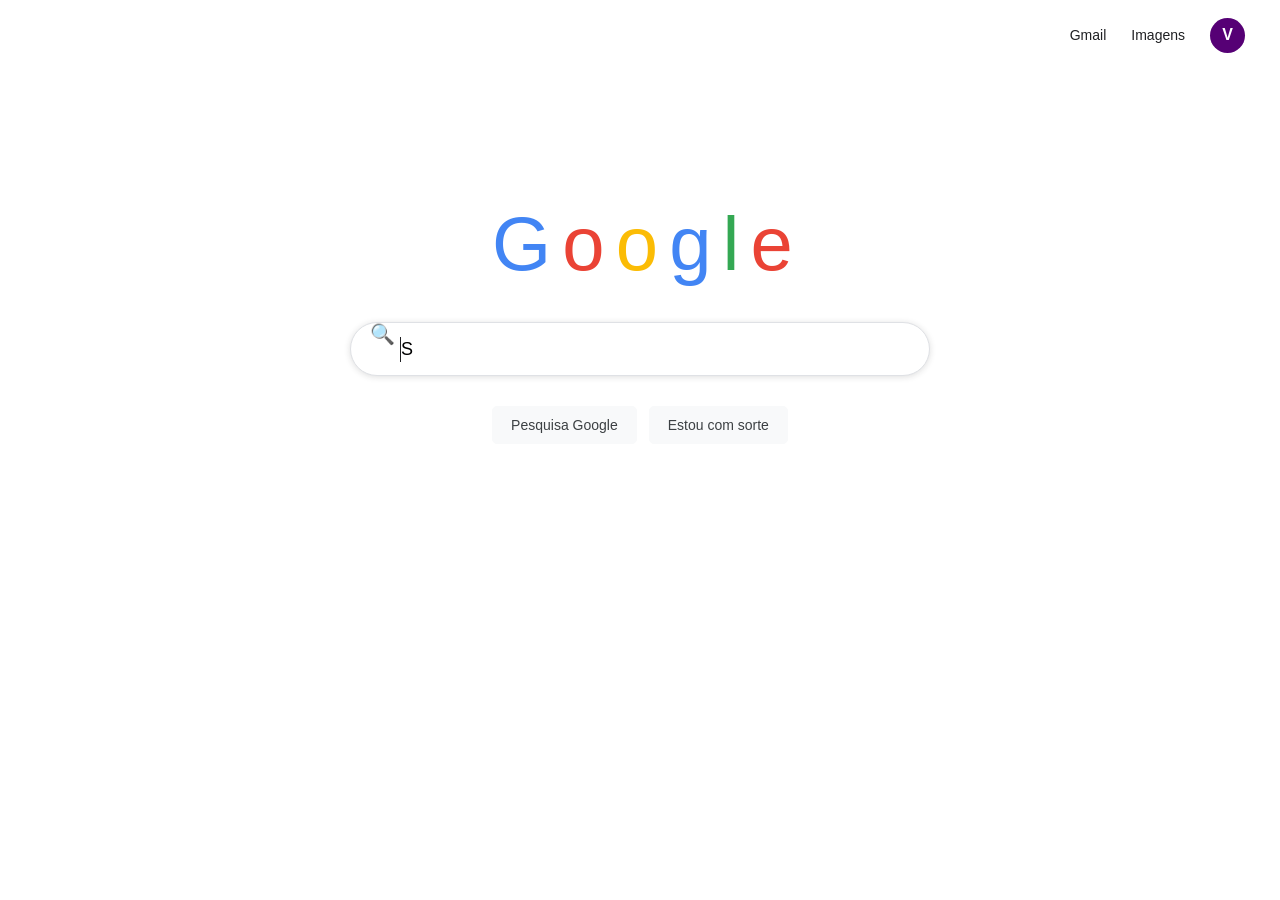
==== commit b94bd666: "v2" ====
--- a/index.html
+++ b/index.html
@@ -517,7 +517,7 @@
            TEXTO QUE SERÁ DIGITADO
         ========================= */
 
-        const texto = "Salotti Esportiva";
+        const texto = "Salotti Esportivo";
 
         let indice = 0;
 
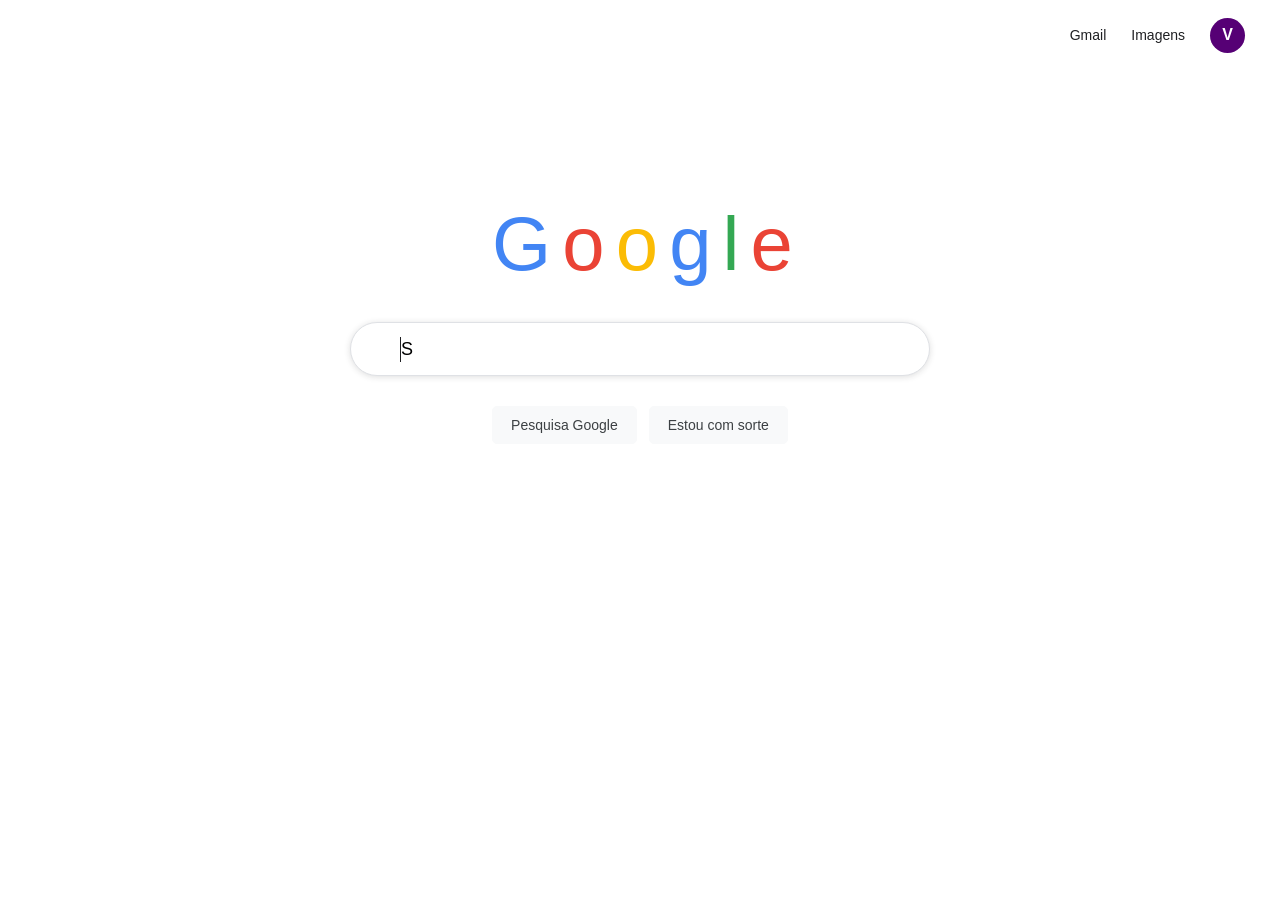
==== commit ddb1a9ed: "v1" ====
--- a/index.html
+++ b/index.html
@@ -6,6 +6,7 @@
     <meta name="viewport" content="width=device-width, initial-scale=1.0">
 
     <title>Pesquisa</title>
+     <link rel="icon" type="image/png" href="img/google-logo.png">
 
     <style>
         * {
@@ -144,7 +145,7 @@
         .icone-pesquisa {
             position: absolute;
             left: 20px;
-
+            
             font-size: 20px;
             color: #9aa0a6;
         }
@@ -398,9 +399,7 @@
 
                 <div class="area-pesquisa">
 
-                    <span class="icone-pesquisa">
-                        🔍
-                    </span>
+                    
 
                     <input
                         type="text"
